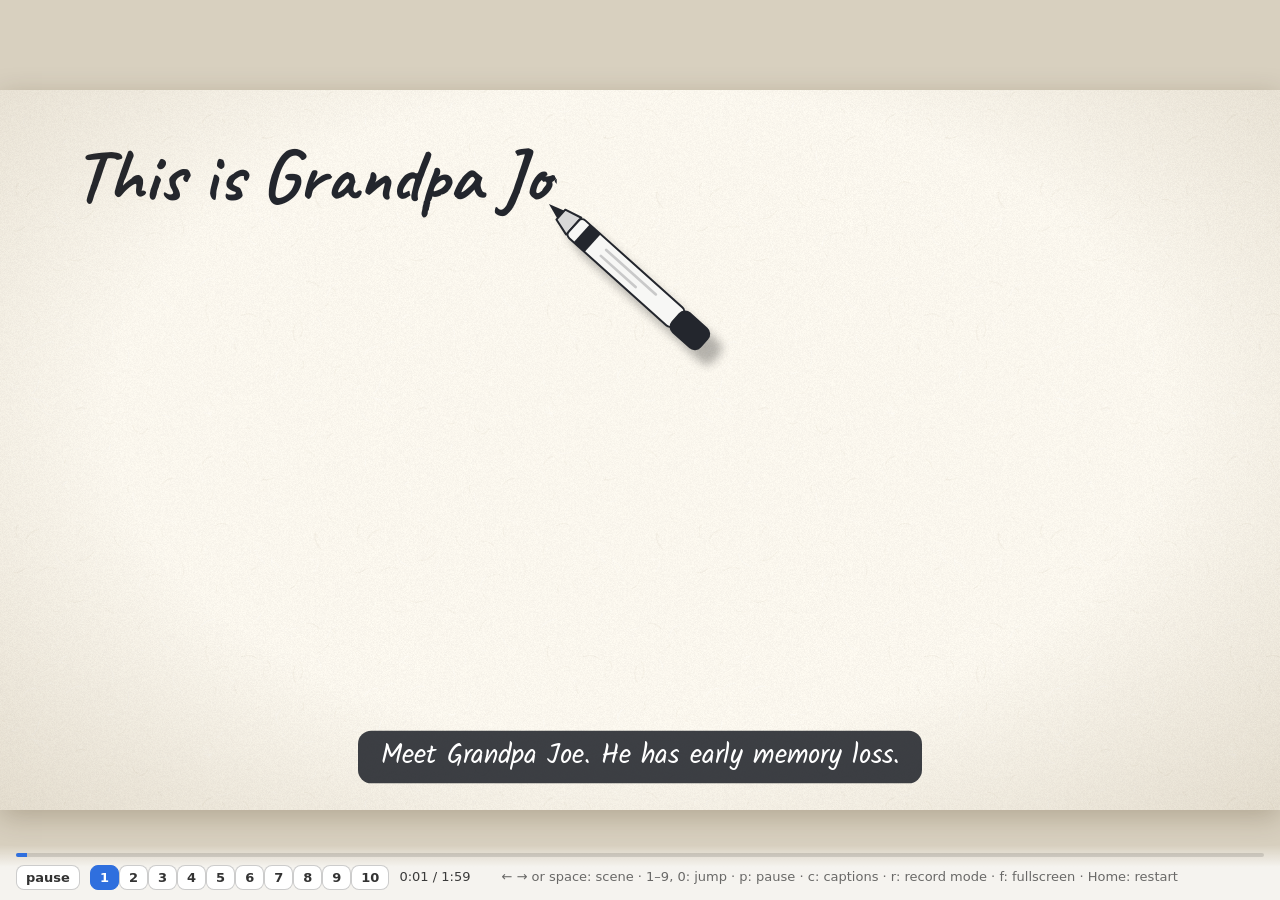
==== pitch/index.html @ 3c7c4d49 "Fix stale memory in answers (Pipecat reset the system prompt), transcript cleanup, demo docs - Root " ====
<!doctype html>
<html lang="en">
<head>
<meta charset="utf-8">
<meta name="viewport" content="width=device-width,initial-scale=1">
<title>Kin Sketch Pitch</title>
<link rel="preconnect" href="https://fonts.googleapis.com">
<link rel="preconnect" href="https://fonts.gstatic.com" crossorigin>
<link href="https://fonts.googleapis.com/css2?family=Caveat:wght@500;700&family=Kalam:wght@400;700&display=swap" rel="stylesheet">
<style>
  :root { --paper:#fbf7ee; --ink:#23262d; --frame:#d8d0bf; }
  html, body { margin:0; height:100%; overflow:hidden; background:var(--frame); }
  #stage { position:absolute; left:50%; top:50%; width:1920px; height:1080px; transform-origin:50% 50%;
           overflow:hidden; background-color:var(--paper); box-shadow:0 10px 40px rgba(60,40,10,.25); }
  #svg { position:absolute; left:0; top:0; width:1920px; height:1080px; }
  #vignette { position:absolute; inset:0; pointer-events:none;
              background:radial-gradient(ellipse at 50% 45%, rgba(0,0,0,0) 58%, rgba(90,65,20,.15) 100%); }
  #caption { position:absolute; left:50%; bottom:40px; transform:translateX(-50%); max-width:1560px; width:max-content;
             padding:12px 34px 16px; border-radius:20px; background:rgba(35,38,45,.88); color:#fff;
             font:400 40px/1.28 Kalam, cursive; text-align:center; opacity:0; transition:opacity .35s; pointer-events:none; }
  #caption.on { opacity:1; }
  body.nocaps #caption { display:none; }
  #loading { position:absolute; inset:0; display:flex; align-items:center; justify-content:center;
             font:700 64px Caveat, cursive; color:#999; }
  #ui { position:fixed; left:0; right:0; bottom:0; padding:8px 16px 10px; font:13px/1.3 system-ui, sans-serif;
        color:#3a3a3a; background:linear-gradient(transparent, rgba(255,255,255,.75) 40%); transition:opacity .3s; }
  #bar { height:4px; background:rgba(0,0,0,.12); border-radius:2px; margin-bottom:8px; overflow:hidden; }
  #prog { display:block; height:100%; width:0; background:#2f6fde; }
  #row { display:flex; gap:10px; align-items:center; flex-wrap:wrap; }
  #ui button { font:600 13px system-ui, sans-serif; border:1px solid rgba(0,0,0,.2); background:#fff; border-radius:8px;
               padding:4px 9px; cursor:pointer; color:#333; }
  #ui button.cur { background:#2f6fde; color:#fff; border-color:#2f6fde; }
  #tc { font-variant-numeric:tabular-nums; min-width:92px; }
  .keys { opacity:.75; }
  body.record #ui { display:none; }
  body.record, body.record * { cursor:none !important; }
</style>
</head>
<body>
<div id="stage">
  <svg id="svg" viewBox="0 0 1920 1080" xmlns="http://www.w3.org/2000/svg">
    <defs id="defs">
      <filter id="penShadow" x="-50%" y="-50%" width="200%" height="200%"><feGaussianBlur stdDeviation="7"/></filter>
    </defs>
    <path id="meas" d="M0 0" style="visibility:hidden"/>
    <g id="world"></g>
    <rect id="flash" x="0" y="0" width="1920" height="1080" fill="#e0413a" opacity="0" pointer-events="none"/>
    <g id="pen" pointer-events="none"></g>
  </svg>
  <div id="vignette"></div>
  <div id="caption"></div>
  <div id="loading">sharpening the markers…</div>
</div>
<div id="ui">
  <div id="bar"><i id="prog"></i></div>
  <div id="row">
    <button id="play" title="pause / play (p)">pause</button>
    <span id="dots"></span>
    <span id="tc">0:00</span>
    <span class="keys">← → or space: scene · 1–9, 0: jump · p: pause · c: captions · r: record mode · f: fullscreen · Home: restart</span>
  </div>
</div>

<script>
"use strict";
/* ============================================================
   Kin: hand-drawn whiteboard pitch. Everything is computed from
   (scene, time), so seeking, stepping and pausing are exact.
   ============================================================ */
const W = 1920, H = 1080, NS = 'http://www.w3.org/2000/svg';
const INK = '#23262d', BLUE = '#2f6fde', RED = '#e0413a', GREEN = '#2f9e5b', ORANGE = '#f08a24',
      YEL = '#ffd23f', GREY = '#8d8d8d', SKIN = '#f7d9bb', LBLUE = '#e3edff', BROWN = '#8a5a3c',
      SAGE = '#b3cdae', CORAL = '#f4aaa2', CREAM = '#fffdf6', DARK = '#3b4150';

const $ = (tag, attrs = {}, parent) => {
  const e = document.createElementNS(NS, tag);
  for (const k in attrs) e.setAttribute(k, attrs[k]);
  if (parent) parent.appendChild(e);
  return e;
};
let seed = 20261114;
const rnd = () => (seed = (seed * 16807) % 2147483647) / 2147483647;
const clamp = (v, a = 0, b = 1) => Math.max(a, Math.min(b, v));
const lerp = (a, b, t) => a + (b - a) * t;
const ease = t => t < .5 ? 2 * t * t : 1 - Math.pow(-2 * t + 2, 2) / 2;
const easeOut = t => 1 - Math.pow(1 - t, 3);
const backOut = t => { const c1 = 1.9, c3 = c1 + 1; return 1 + c3 * Math.pow(t - 1, 3) + c1 * Math.pow(t - 1, 2); };
let uid = 0;
const DRAW = .66;  // global drawing speed: lower = faster pen

const svg = document.getElementById('svg'), defs = document.getElementById('defs'),
      world = document.getElementById('world'), meas = document.getElementById('meas'),
      flash = document.getElementById('flash'), penG = document.getElementById('pen'),
      stage = document.getElementById('stage'), capEl = document.getElementById('caption');

/* ---------- shape helpers (return path strings) ---------- */
const R = (x, y, w, h, r = 14) =>
  `M${x + r} ${y}H${x + w - r}Q${x + w} ${y} ${x + w} ${y + r}V${y + h - r}Q${x + w} ${y + h} ${x + w - r} ${y + h}` +
  `H${x + r}Q${x} ${y + h} ${x} ${y + h - r}V${y + r}Q${x} ${y} ${x + r} ${y}Z`;
const E = (cx, cy, rx, ry = rx) =>
  `M${cx - rx} ${cy}A${rx} ${ry} 0 1 1 ${cx + rx} ${cy}A${rx} ${ry} 0 1 1 ${cx - rx} ${cy}Z`;
const L = (...p) => { let d = ''; for (let i = 0; i < p.length; i += 2) d += (i ? 'L' : 'M') + p[i] + ' ' + p[i + 1]; return d; };
const HEART = (cx, cy, r) =>
  `M${cx} ${cy + r * .9}C${cx - r * 1.7} ${cy - r * .1} ${cx - r * .8} ${cy - r * 1.4} ${cx} ${cy - r * .45}` +
  `C${cx + r * .8} ${cy - r * 1.4} ${cx + r * 1.7} ${cy - r * .1} ${cx} ${cy + r * .9}Z`;

function bubble(x, y, w, h, tx, ty, r = 26) {
  const bw = 30;
  if (ty > y + h) {                       // tail from the bottom edge
    const bx = clamp(tx, x + r + bw, x + w - r - bw);
    return `M${x + r} ${y}H${x + w - r}Q${x + w} ${y} ${x + w} ${y + r}V${y + h - r}Q${x + w} ${y + h} ${x + w - r} ${y + h}` +
      `H${bx + bw / 2}L${tx} ${ty}L${bx - bw / 2} ${y + h}H${x + r}Q${x} ${y + h} ${x} ${y + h - r}V${y + r}Q${x} ${y} ${x + r} ${y}Z`;
  }
  if (tx < x) {                           // tail from the left edge
    const by = clamp(ty, y + r + bw / 2, y + h - r - bw / 2);
    return `M${x + r} ${y}H${x + w - r}Q${x + w} ${y} ${x + w} ${y + r}V${y + h - r}Q${x + w} ${y + h} ${x + w - r} ${y + h}` +
      `H${x + r}Q${x} ${y + h} ${x} ${y + h - r}V${by + bw / 2}L${tx} ${ty}L${x} ${by - bw / 2}V${y + r}Q${x} ${y} ${x + r} ${y}Z`;
  }
  const by = clamp(ty, y + r + bw / 2, y + h - r - bw / 2);   // tail from the right edge
  return `M${x + r} ${y}H${x + w - r}Q${x + w} ${y} ${x + w} ${y + r}V${by - bw / 2}L${tx} ${ty}L${x + w} ${by + bw / 2}` +
    `V${y + h - r}Q${x + w} ${y + h} ${x + w - r} ${y + h}H${x + r}Q${x} ${y + h} ${x} ${y + h - r}V${y + r}Q${x} ${y} ${x + r} ${y}Z`;
}
function cloud(cx, cy, w, h, n = 11) {
  const pts = [];
  for (let i = 0; i < n; i++) { const a = Math.PI + i / n * Math.PI * 2; pts.push([cx + Math.cos(a) * w / 2, cy + Math.sin(a) * h / 2]); }
  let d = `M${pts[0][0].toFixed(1)} ${pts[0][1].toFixed(1)}`;
  for (let i = 0; i < n; i++) {
    const a = pts[i], b = pts[(i + 1) % n], br = Math.hypot(b[0] - a[0], b[1] - a[1]) * .62;
    d += `A${br.toFixed(1)} ${br.toFixed(1)} 0 0 1 ${b[0].toFixed(1)} ${b[1].toFixed(1)}`;
  }
  return d + 'Z';
}

/* ---------- sketchify: resample a path and add a gentle hand wobble ---------- */
function sketchOne(d, amp) {
  meas.setAttribute('d', d);
  const len = meas.getTotalLength();
  if (len < 3) return d;
  const closed = /Z\s*$/i.test(d);
  const step = 6, n = Math.max(3, Math.ceil(len / step));
  const f1 = 1 / (35 + rnd() * 45), f2 = 1 / (90 + rnd() * 90), p1 = rnd() * 6.283, p2 = rnd() * 6.283;
  const extra = closed ? Math.min(22, len * .07) : 0;
  const total = n + Math.ceil(extra / (len / n));
  const pts = [];
  for (let i = 0; i <= total; i++) {
    const s = i * len / n, sm = s > len ? s - len : s;
    const a = meas.getPointAtLength(sm), b = meas.getPointAtLength(Math.min(len, sm + 1)), c = meas.getPointAtLength(Math.max(0, sm - 1));
    let tx = b.x - c.x, ty = b.y - c.y; const tl = Math.hypot(tx, ty) || 1; tx /= tl; ty /= tl;
    let o = amp * (Math.sin(s * f1 * 6.283 + p1) * .65 + Math.sin(s * f2 * 6.283 + p2) * .35);
    if (s > len) o += (s - len) * .28;              // closed shapes overshoot their start, like a real marker
    if (!closed) o *= Math.min(1, s / 25, (len - s) / 25 + .25);
    pts.push((a.x - ty * o).toFixed(1) + ' ' + (a.y + tx * o).toFixed(1));
  }
  return 'M' + pts.join('L');
}
const sketch = (d, amp = 1.6) => d.split(/(?=M)/).filter(x => x.trim()).map(p => sketchOne(p, amp)).join('');

/* ---------- the builder: scene authors call these in drawing order ---------- */
class Builder {
  constructor(root) {
    this.t = 0; this.items = []; this.caps = []; this.loops = []; this.instant = false;
    this.back = $('g', {}, root); this.main = $('g', {}, root);
  }
  wait(d) { this.t += d; return this; }
  at(t) { this.t = t; return this; }
  cap(text) { this.caps.push({ t: this.t, text }); }
  add(it, o = {}) {
    it.t0 = o.at != null ? o.at : this.t;
    it.last = -1;
    this.items.push(it);
    if (!o.par) this.t = it.t0 + it.dur;
    it.update(0);
    return it;
  }
  path(d, o = {}) {
    const w = o.w ?? 5, color = o.color ?? INK;
    const sd = o.raw ? d : sketch(d, o.amp ?? 1.6);
    const el = $('path', { d: sd, fill: 'none', stroke: color, 'stroke-width': w,
                           'stroke-linecap': o.cap ?? 'round', 'stroke-linejoin': 'round' }, o.back ? this.back : this.main);
    if (o.opacity != null) el.setAttribute('stroke-opacity', o.opacity);
    let fillEl = null;
    if (o.fill) fillEl = $('path', { d: o.fillD ?? (o.raw ? d : sketch(d, .8)), fill: o.fill, opacity: 0 }, this.back);
    const len = el.getTotalLength() + 2;
    let target = el, maskEl = null, maskId = null;
    if (o.dash) {
      el.setAttribute('stroke-dasharray', o.dash);
      maskId = 'm' + (uid++);
      const m = $('mask', { id: maskId, maskUnits: 'userSpaceOnUse', x: -6000, y: -6000, width: 16000, height: 16000 }, defs);
      maskEl = target = $('path', { d: sd, fill: 'none', stroke: '#fff', 'stroke-width': w + 8, 'stroke-linecap': 'round' }, m);
    }
    target.setAttribute('stroke-dasharray', `${len} ${len}`);
    const inst = this.instant;
    const dur = inst ? .01 : (o.dur ?? clamp(len / (o.speed ?? 1500), o.min ?? .14, 1.5)) * DRAW;
    const it = {
      el, fillEl, dur, color, pen: !inst && o.pen !== false, penEl: el,
      update: p => {
        target.style.strokeDashoffset = len * (1 - p);
        el.style.visibility = p > 0 ? 'visible' : 'hidden';
        if (maskEl) { if (p >= 1) el.removeAttribute('mask'); else el.setAttribute('mask', `url(#${maskId})`); }
      },
      point: p => el.getPointAtLength(clamp(p) * (len - 2)),
    };
    this.add(it, o);
    if (fillEl) {
      const fo = o.fillOpacity ?? 1;
      this.add({ dur: inst ? .01 : .45, pen: false, update: p => fillEl.setAttribute('opacity', easeOut(p) * fo) }, { par: true });
    }
    return it;
  }
  fillOnly(d, color, o = {}) {      // a soft wash of colour, no pen
    const el = $('path', { d, fill: color, opacity: 0 }, o.front ? this.main : this.back);
    const fo = o.opacity ?? 1;
    return this.add({ el, dur: o.dur ?? .35, pen: false, update: p => el.setAttribute('opacity', easeOut(p) * fo) }, { par: o.par ?? true, at: o.at });
  }
  text(str, x, y, o = {}) {
    const hand = o.font === 'hand';
    const size = o.size ?? (hand ? 64 : 42);
    const el = $('text', { x, y, 'font-family': hand ? 'Caveat, cursive' : 'Kalam, cursive', 'font-size': size,
                           'font-weight': o.weight ?? (hand ? 700 : 400), fill: o.color ?? INK,
                           'text-anchor': o.anchor ?? 'start' }, o.back ? this.back : this.main);
    if (o.opacity != null) el.setAttribute('opacity', o.opacity);
    el.textContent = str;
    const bb = el.getBBox();
    const id = 'c' + (uid++);
    const cp = $('clipPath', { id, clipPathUnits: 'userSpaceOnUse' }, defs);
    const r = $('rect', { x: bb.x - 14, y: bb.y - 40, height: bb.height + 80, width: 0 }, cp);
    const inst = this.instant;
    const dur = inst ? .01 : (o.dur ?? clamp(str.length * (o.cps ?? .033), .3, 1.7)) * DRAW;
    const it = {
      el, bb, dur, color: o.color ?? INK, pen: !inst && o.pen !== false, penEl: el,
      update: p => {
        if (p >= 1) el.removeAttribute('clip-path');
        else { el.setAttribute('clip-path', `url(#${id})`); r.setAttribute('width', (bb.width + 28) * p); }
        el.style.visibility = p > 0 ? 'visible' : 'hidden';
      },
      point: p => ({ x: bb.x + bb.width * clamp(p), y: bb.y + bb.height * (.66 + .16 * Math.sin(p * bb.width / 8)) }),
    };
    return this.add(it, o);
  }
  hl(x, y, w, h, o = {}) {        // highlighter swipe, sits behind the ink
    return this.path(`M${x} ${y + h / 2 + 3}L${x + w} ${y + h / 2 - 3}`,
      { w: h, color: o.color ?? YEL, opacity: o.opacity ?? .55, cap: 'butt', back: true, raw: true, speed: 2600, ...o });
  }
  arrow(x1, y1, x2, y2, o = {}) {
    const bend = o.bend ?? 0, mx = (x1 + x2) / 2, my = (y1 + y2) / 2;
    const dx = x2 - x1, dy = y2 - y1, dl = Math.hypot(dx, dy) || 1;
    const cx = mx - dy / dl * bend, cy = my + dx / dl * bend;
    const shaft = this.path(`M${x1} ${y1}Q${cx} ${cy} ${x2} ${y2}`, { w: 5, ...o });
    const ax = x2 - cx, ay = y2 - cy, al = Math.hypot(ax, ay) || 1, ux = ax / al, uy = ay / al, hl = o.head ?? 24, sp = .48;
    const p1 = [x2 - hl * (ux * Math.cos(sp) - uy * Math.sin(sp)), y2 - hl * (uy * Math.cos(sp) + ux * Math.sin(sp))];
    const p2 = [x2 - hl * (ux * Math.cos(-sp) - uy * Math.sin(-sp)), y2 - hl * (uy * Math.cos(-sp) + ux * Math.sin(-sp))];
    this.path(L(p1[0], p1[1], x2, y2, p2[0], p2[1]), { w: 5, amp: .6, min: .1, ...o, dash: null });
    return shaft;
  }
  fx(update, o = {}) { return this.add({ dur: o.dur ?? .5, pen: false, update }, o); }
  loop(fn, o = {}) { this.loops.push({ t0: o.at ?? this.t, fn }); fn(-1); }
  fade(els, to, o = {}) {
    const list = [].concat(els);
    return this.fx(p => list.forEach(e => e.style.opacity = lerp(1, to, ease(p))), { dur: .6, ...o });
  }
  pop(g, cx, cy, o = {}) {
    return this.fx(p => {
      g.setAttribute('transform', `translate(${cx} ${cy}) scale(${Math.max(.001, backOut(p))}) translate(${-cx} ${-cy})`);
      g.style.opacity = p > 0 ? 1 : 0;
    }, { dur: .45, ...o });
  }
  group(attrs, fn) {
    const g = $('g', attrs, this.main), ob = this.back, om = this.main;
    this.back = $('g', {}, g); this.main = $('g', {}, g);
    fn(g);
    this.back = ob; this.main = om;
    return g;
  }
  instantly(fn) { const was = this.instant; this.instant = true; fn(); this.instant = was; }
}

/* ---------- reusable drawings ---------- */
function grandpa(s, o = {}) {           // head centre at (0,0), about 260 x 380
  const q = { speed: 2000, min: .07 };
  s.path(E(0, 0, 62, 70), { ...q, w: 5, fill: SKIN });
  s.path('M-61 -10Q-82 -12 -78 10Q-75 28 -58 22', q);
  s.path('M61 -10Q82 -12 78 10Q75 28 58 22', q);
  s.path('M-58 -24Q-74 -42 -60 -56', { ...q, color: GREY, w: 6 });
  s.path('M-48 -40Q-60 -62 -40 -66', { ...q, color: GREY, w: 6 });
  s.path('M58 -24Q74 -42 60 -56', { ...q, color: GREY, w: 6 });
  s.path('M48 -40Q60 -62 40 -66', { ...q, color: GREY, w: 6 });
  s.path('M-22 -52Q-6 -60 10 -56', { ...q, color: '#fff', w: 6, opacity: .9 });
  s.path('M-44 -30Q-28 -40 -11 -32', { ...q, color: GREY, w: 7 });
  s.path('M11 -32Q28 -40 44 -30', { ...q, color: GREY, w: 7 });
  s.path(E(-25, -4, 18, 16), { ...q, w: 4 });
  s.path(E(25, -4, 18, 16), { ...q, w: 4 });
  s.path('M-7 -7Q0 -13 7 -7', { ...q, w: 4 });
  s.path(E(-25, -2, 4.5), { ...q, w: 3, fill: INK, pen: false, dur: .05, raw: true });
  s.path(E(25, -2, 4.5), { ...q, w: 3, fill: INK, pen: false, dur: .05, raw: true });
  s.path('M0 0Q-9 18 3 22', { ...q, w: 4 });
  s.path('M-36 36Q-18 24 0 33Q18 24 36 36Q18 46 0 39Q-18 46 -36 36Z', { ...q, w: 4, fill: '#dedede' });
  if (o.mouth === 'smile') s.path('M-18 52Q0 64 18 52', q);
  if (o.mouth === 'flat') s.path('M-15 55Q0 53 15 55', q);
  if (o.mouth === 'worried') s.path('M-16 58Q0 48 16 58', q);
  s.path('M-20 66L-22 88', q); s.path('M20 66L22 88', q);
  s.path('M-140 310Q-138 132 -32 92L0 132L32 92Q138 132 140 310', { ...q, w: 5, fill: SAGE,
         fillD: 'M-140 310Q-138 132 -32 92L0 132L32 92Q138 132 140 310Z' });
  s.path('M0 132L0 310', q);
  s.path('M-96 170Q-92 240 -88 310', q); s.path('M96 170Q92 240 88 310', q);
  [175, 225, 275].forEach(y => s.path(E(14, y, 5), { ...q, w: 3, fill: INK, pen: false, dur: .05, raw: true }));
}
function sarah(s, o = {}) {             // head centre at (0,0)
  const q = { speed: 2000, min: .07 };
  s.path('M-64 30Q-80 -84 0 -84Q80 -84 64 30Q68 96 46 106L-46 106Q-68 96 -64 30Z', { ...q, w: 5, fill: BROWN, fillOpacity: .85 });
  s.path(E(0, 2, 52, 62), { ...q, fill: SKIN });
  s.path('M-50 -18Q-8 -14 26 -60', { ...q, color: BROWN, w: 6 });
  s.path(E(-19, 4, 5), { ...q, w: 3, fill: INK, pen: false, dur: .05, raw: true });
  s.path(E(19, 4, 5), { ...q, w: 3, fill: INK, pen: false, dur: .05, raw: true });
  s.path('M-16 34Q0 48 16 34', q);
  s.path(E(-32, 24, 8, 5), { raw: true, w: 0, fill: CORAL, pen: false, dur: .05, fillOpacity: .7 });
  s.path(E(32, 24, 8, 5), { raw: true, w: 0, fill: CORAL, pen: false, dur: .05, fillOpacity: .7 });
  s.path('M-120 290Q-112 140 -24 110Q0 126 24 110Q112 140 120 290', { ...q, fill: CORAL,
         fillD: 'M-120 290Q-112 140 -24 110Q0 126 24 110Q112 140 120 290Z' });
}
function bandIcon(s, cx, cy, k = 1) {
  const q = { speed: 1800, min: .08 };
  s.path(R(cx - 50 * k, cy - 95 * k, 100 * k, 190 * k, 26 * k), { ...q, fill: DARK });
  s.path(R(cx - 38 * k, cy - 52 * k, 76 * k, 104 * k, 18 * k), { ...q, fill: '#1b1e25' });
  s.path(E(cx, cy, 10 * k), { raw: true, w: 3, color: BLUE, fill: BLUE, pen: false, dur: .1 });
}
function glow(s, cx, cy, o = {}) {      // pulsing rings around the band light
  const rings = [0, 1, 2].map(() => $('circle', { cx, cy, r: 10, fill: 'none', stroke: o.color ?? BLUE, 'stroke-width': 4, opacity: 0 }, s.main));
  s.loop(e => rings.forEach((c, i) => {
    if (e < 0) { c.setAttribute('opacity', 0); return; }
    const ph = (e * .7 + i / 3) % 1;
    c.setAttribute('r', (o.r0 ?? 14) + ph * (o.spread ?? 60));
    c.setAttribute('opacity', ((1 - ph) * .7 * Math.min(1, e * 2)).toFixed(3));
  }), o);
}
function keyIcon(s, x, y, k = 1, color = INK) {
  const q = { speed: 1600, min: .08, color, w: 5 };
  s.path(E(x, y, 18 * k), q);
  s.path(L(x + 18 * k, y, x + 78 * k, y), q);
  s.path(L(x + 60 * k, y, x + 60 * k, y + 16 * k), q);
  s.path(L(x + 74 * k, y, x + 74 * k, y + 12 * k), q);
}
function avatar(s, cx, cy, color = INK) {
  s.path(E(cx, cy - 12, 16), { color, min: .1 });
  s.path(`M${cx - 28} ${cy + 30}Q${cx} ${cy - 4} ${cx + 28} ${cy + 30}`, { color, min: .1 });
}
function check(s, x, y, color = GREEN) {
  s.path(`M${x} ${y}L${x + 12} ${y + 14}L${x + 34} ${y - 16}`, { color, w: 7, min: .15 });
}
function lockIcon(s, x, y, color = ORANGE) {
  s.path(`M${x + 12} ${y}Q${x + 12} ${y - 34} ${x + 30} ${y - 34}Q${x + 48} ${y - 34} ${x + 48} ${y}`, { w: 6, min: .12 });
  s.path(R(x, y, 60, 46, 8), { fill: color, min: .14 });
  s.path(E(x + 30, y + 22, 5), { raw: true, w: 2, fill: INK, pen: false, dur: .05 });
}
function shieldIcon(s, cx, cy, k = 1, color = ORANGE) {
  s.path(`M${cx} ${cy - 50 * k}L${cx + 42 * k} ${cy - 34 * k}Q${cx + 44 * k} ${cy + 20 * k} ${cx} ${cy + 52 * k}Q${cx - 44 * k} ${cy + 20 * k} ${cx - 42 * k} ${cy - 34 * k}Z`,
         { fill: color, fillOpacity: .8, min: .15 });
}
function phone(s, x, y, w, h, o = {}) {
  s.path(R(x, y, w, h, 34), { fill: CREAM, w: 6 });
  s.path(R(x + 16, y + 52, w - 32, h - 104, 14), { fill: o.screen ?? '#e9eef7', w: 4 });
  s.path(L(x + w / 2 - 26, y + 27, x + w / 2 + 26, y + 27), { w: 5 });
  s.path(L(x + w / 2 - 30, y + h - 26, x + w / 2 + 30, y + h - 26), { w: 5 });
}
function box(s, x, y, w, h, title, sub, color = INK, fill = CREAM) {
  s.path(R(x, y, w, h, 20), { color, w: 5, fill });
  s.text(title, x + w / 2, y + h / 2 + (sub ? -4 : 14), { anchor: 'middle', size: 40, weight: 700, cps: .028 });
  if (sub) s.text(sub, x + w / 2, y + h / 2 + 40, { anchor: 'middle', size: 28, color: '#55585f', cps: .022 });
}
const shake = { v: 0 };
function textWidth(str, size, family = 'Kalam, cursive') {
  const t = $('text', { 'font-family': family, 'font-size': size, style: 'visibility:hidden' }, svg);
  t.textContent = str; const w = t.getComputedTextLength(); t.remove(); return w;
}

/* ============================================================
   THE STORY. Scene centres sit on one big sheet of paper; the
   camera pans between them. Times inside build() are seconds
   after the camera arrives.
   ============================================================ */
const SCENES = [
/* 1 ---------------------------------------------------------- */
{ name: 'The problem', x: 0, y: 0, pan: .7, build: s => {
  s.cap('Meet Grandpa Joe. He has early memory loss.');
  s.text('This is Grandpa Joe.', 110, 165, { font: 'hand', size: 112 });
  s.path('M112 196Q420 182 760 196', { w: 7, color: ORANGE, speed: 2600 });
  s.group({ transform: 'translate(470 480) scale(1.12)' }, () => grandpa(s, { mouth: 'worried' }));
  s.text('?', 360, 372, { font: 'hand', size: 96, color: ORANGE, dur: .25 });
  s.text('?', 560, 352, { font: 'hand', size: 84, color: ORANGE, dur: .25 });
  s.cap('He forgets who visited, where things are, and can\'t spot a scam call.');
  s.path(E(598, 404, 9), { min: .08 }); s.path(E(640, 370, 14), { min: .1 });
  s.path(cloud(930, 300, 440, 170), { fill: CREAM, speed: 2600 });
  s.text('Who was that?', 930, 318, { anchor: 'middle', size: 50 });
  s.path(E(640, 530, 10), { min: .08 }); s.path(E(690, 552, 14), { min: .1 });
  s.path(cloud(1010, 565, 560, 170), { fill: CREAM, speed: 2600 });
  keyIcon(s, 785, 568, .9);
  s.text('Where are my keys?', 880, 582, { size: 44 });
  s.path(E(665, 700, 10), { min: .08 }); s.path(E(705, 750, 14), { min: .1 });
  s.path(cloud(960, 830, 500, 170), { fill: CREAM, speed: 2600 });
  s.text('Is this call… real?', 960, 848, { anchor: 'middle', size: 46, color: RED });
  s.path('M1345 235Q1332 560 1348 905', { color: '#c9c2b2', w: 4, speed: 2600 });
  s.cap('7M+ Americans live with Alzheimer\'s. 11M+ family members care for them.');
  const stat = (y, num, l1, l2, col) => {
    s.text(num, 1400, y, { font: 'hand', size: 124, color: col, dur: .4 });
    s.hl(1392, y - 78, 250, 70, { opacity: .45 });
    s.text(l1, 1404, y + 52, { size: 36, cps: .022 });
    s.text(l2, 1404, y + 96, { size: 36, cps: .022 });
  };
  stat(320, '7M+', 'Americans living', 'with Alzheimer\'s', RED);
  stat(560, '11M+', 'family members caring', 'for them, unpaid', ORANGE);
  s.cap('And older adults lose billions of dollars a year to scams.');
  stat(800, '$3B+', 'lost by older adults', 'to fraud every year', RED);
  s.text('approximate · Alzheimer\'s Association, FBI IC3', 1404, 952, { size: 24, color: GREY, cps: .012 });
}},
/* 2 ---------------------------------------------------------- */
{ name: 'Meet Kin', x: 2100, y: 0, build: s => {
  s.cap('Meet Kin: a memory companion on the Vexo wristband.');
  s.text('Meet Kin', 960, 200, { font: 'hand', size: 170, color: BLUE, anchor: 'middle', dur: .8 });
  s.path('M700 232Q960 214 1230 232', { w: 7, color: ORANGE, speed: 2600 });
  s.text('a memory companion on the Vexo band', 960, 300, { anchor: 'middle', size: 46, cps: .022 });
  s.fillOnly('M-40 520Q500 498 1120 536L1120 690Q500 712 -40 720Z', SKIN, { par: false, dur: .3 });
  s.path('M-40 520Q500 498 1120 536', { speed: 2600 });
  s.path('M-40 720Q500 712 1120 690', { speed: 2600 });
  s.path('M1120 536Q1190 470 1290 486Q1392 500 1402 560Q1410 642 1330 690Q1240 718 1120 690',
         { speed: 2400, fill: SKIN, fillD: 'M1110 536Q1190 470 1290 486Q1392 500 1402 560Q1410 642 1330 690Q1240 718 1110 690Z' });
  s.path('M1300 524Q1352 530 1374 556', { min: .1 });
  s.path('M1306 572Q1360 578 1384 604', { min: .1 });
  s.path('M1294 618Q1344 626 1364 650', { min: .1 });
  s.path('M-40 494L120 490Q148 610 126 742L-40 746', { fill: SAGE, fillD: 'M-40 494L120 490Q148 610 126 742L-40 746Z', speed: 2400 });
  s.path(R(760, 488, 120, 244, 30), { fill: DARK, speed: 2000 });
  s.path(R(774, 552, 92, 116, 20), { fill: '#1b1e25', speed: 2000 });
  s.path(E(820, 610, 12), { raw: true, w: 3, color: BLUE, fill: BLUE, pen: false, dur: .1 });
  glow(s, 820, 610, { spread: 70 });
  s.cap('It listens all day. To ask something, he just double-taps his wrist.');
  s.text('listens all day', 250, 400, { size: 48 });
  s.arrow(520, 418, 748, 520, { bend: -40 });
  [70, 100, 130].forEach(r => s.path(`M${820 + r * Math.cos(-1.25)} ${610 + r * Math.sin(-1.25)}A${r} ${r} 0 0 1 ${820 + r * Math.cos(-.45)} ${610 + r * Math.sin(-.45)}`,
                                     { color: BLUE, w: 5, min: .12 }));
  s.text('double-tap to ask', 300, 880, { size: 48 });
  s.arrow(640, 846, 772, 748, { bend: 30 });
  s.path('M902 770L924 800', { color: ORANGE, w: 6, min: .08 });
  s.path('M932 758L962 778', { color: ORANGE, w: 6, min: .08 });
  s.cap('No screen, no app, nothing new to learn.');
  s.text('no screen. nothing to learn.', 1130, 880, { size: 48 });
  s.path('M1130 900Q1400 890 1700 902', { color: BLUE, w: 6, speed: 2600 });
}},
/* 3 ---------------------------------------------------------- */
{ name: 'It remembers', x: 4200, y: 0, build: s => {
  s.cap('Kin hears the whole conversation…');
  s.text('It remembers what matters.', 100, 150, { font: 'hand', size: 104 });
  const sMini = (cx, cy) => { s.path(`M${cx - 34} ${cy + 14}Q${cx - 40} ${cy - 40} ${cx} ${cy - 38}Q${cx + 40} ${cy - 40} ${cx + 34} ${cy + 14}`, { color: BROWN, w: 8, min: .1 });
                              s.path(E(cx, cy, 26), { fill: SKIN, min: .12 }); };
  const jMini = (cx, cy) => { s.path(E(cx, cy, 28), { fill: SKIN, min: .12 });
                              s.path(E(cx - 11, cy - 2, 8), { w: 3, min: .06 }); s.path(E(cx + 11, cy - 2, 8), { w: 3, min: .06 }); };
  const B = [];
  sMini(78, 300);
  B.push(s.path(bubble(152, 230, 630, 140, 110, 300), { fill: CREAM, speed: 2800 }));
  s.text('Hi Dad, it\'s Sarah! I\'m moving', 180, 288, { size: 37, cps: .024 });
  s.text('to Oakland next week.', 180, 340, { size: 37, cps: .024 });
  sMini(78, 450);
  const b2 = s.path(bubble(152, 400, 430, 100, 110, 450), { fill: CREAM, speed: 2800 });
  const t2 = s.text('Nice weather today, huh?', 180, 463, { size: 37, cps: .024 });
  jMini(78, 600);
  s.path(bubble(152, 530, 630, 140, 110, 600), { fill: CREAM, speed: 2800 });
  s.text('I\'m putting my keys in the', 180, 588, { size: 37, cps: .024 });
  s.text('kitchen drawer.', 180, 640, { size: 37, cps: .024 });
  jMini(78, 750);
  s.path(bubble(152, 700, 630, 100, 110, 750), { fill: CREAM, speed: 2800 });
  s.text('I\'ll call the dentist tomorrow.', 180, 763, { size: 37, cps: .024 });
  s.cap('…and scores every line from 0 to 3 for how much it matters.');
  s.path('M850 235Q884 235 884 300L884 482Q884 515 908 518Q884 521 884 556L884 735Q884 800 850 800', { w: 5, speed: 2800 });
  s.path('M940 330L1180 330L1100 540L1100 664L1020 664L1020 540Z', { fill: '#fff1cf', speed: 2400 });
  s.text('what', 1060, 392, { font: 'hand', size: 44, anchor: 'middle' });
  s.text('matters?', 1060, 436, { font: 'hand', size: 44, anchor: 'middle' });
  s.text('0 – 3', 1060, 494, { font: 'hand', size: 40, anchor: 'middle', color: ORANGE });
  const badge = (cx, cy, n, col) => {
    const g = s.group({}, () => s.instantly(() => {
      s.path(E(cx, cy, 28), { raw: true, w: 4, color: col, fill: '#fff' });
      s.text(n, cx, cy + 16, { font: 'hand', size: 50, anchor: 'middle', color: col });
    }));
    s.pop(g, cx, cy, { dur: .35 });
  };
  badge(770, 238, '3', GREEN); badge(570, 408, '0', GREY); badge(770, 538, '3', GREEN); badge(770, 708, '2', GREEN);
  s.cap('Small talk scores zero and fades. What matters becomes a memory.');
  s.fade([b2.el, b2.fillEl, t2.el], .2, { dur: .7, par: true });
  s.path('M172 452L568 446', { color: GREY, w: 5, speed: 1400 });
  s.text('forgotten', 606, 466, { font: 'hand', size: 46, color: GREY });
  s.arrow(1112, 600, 1238, 470, { bend: -40 });
  s.text('memory cards', 1262, 214, { font: 'hand', size: 44, color: GREY });
  s.group({ transform: 'rotate(-2 1540 330)' }, () => {
    s.path(R(1250, 248, 590, 165, 14), { fill: '#fff', speed: 3000 });
    s.fillOnly(R(1500, 232, 96, 32, 3), '#ffe58a', { opacity: .85, front: true });
    avatar(s, 1310, 330, BLUE);
    s.text('Sarah · daughter', 1368, 314, { size: 40, weight: 700 });
    s.text('moving to Oakland next week', 1368, 370, { size: 32, cps: .022 });
  });
  s.group({ transform: 'rotate(1.5 1540 540)' }, () => {
    s.path(R(1262, 470, 570, 140, 14), { fill: '#fff', speed: 3000 });
    s.fillOnly(R(1490, 456, 96, 32, 3), '#ffe58a', { opacity: .85, front: true });
    keyIcon(s, 1306, 540, .9, BLUE);
    s.text('keys → kitchen drawer', 1408, 556, { size: 38 });
  });
  s.group({ transform: 'rotate(-1 1540 730)' }, () => {
    s.path(R(1250, 664, 590, 150, 14), { fill: '#fff', speed: 3000 });
    s.fillOnly(R(1510, 650, 96, 32, 3), '#ffe58a', { opacity: .85, front: true });
    s.path(R(1286, 706, 44, 44, 8), { min: .12 });
    check(s, 1294, 726);
    s.text('Call the dentist', 1356, 726, { size: 40, weight: 700 });
    s.text('tomorrow', 1356, 778, { size: 34, color: ORANGE });
  });
}},
/* 4 ---------------------------------------------------------- */
{ name: '"Who was that?"', x: 4200, y: 1250, build: s => {
  s.text('Just ask.', 100, 150, { font: 'hand', size: 116 });
  s.cap('Sarah heads out. A minute later, Joe can\'t place her.');
  s.fillOnly(R(140, 250, 260, 560, 6), '#efe4cc', { par: false, dur: .2 });
  s.path(R(140, 250, 260, 560, 6), { speed: 2600 });
  s.path('M140 250L66 292L66 770L140 810', { fill: '#e2c39a', fillD: 'M140 250L66 292L66 770L140 810Z', speed: 2600 });
  s.path(E(90, 540, 7), { raw: true, w: 3, fill: INK, pen: false, dur: .05 });
  s.path(E(292, 470, 26), { fill: SKIN, min: .12 });
  s.path('M262 452Q270 420 300 424Q330 430 318 470', { color: BROWN, w: 7, min: .1 });
  s.path('M248 650Q254 524 292 506Q330 524 336 650', { fill: CORAL, fillD: 'M248 650Q254 524 292 506Q330 524 336 650Z', min: .2 });
  s.path('M350 480L388 480', { min: .06 }); s.path('M352 512L400 512', { min: .06 });
  s.text('bye, Dad!', 270, 236, { font: 'hand', size: 46, anchor: 'middle', color: GREY });
  const G = 'translate(790 430)';
  s.group({ transform: G }, () => grandpa(s, {}));
  let flat;
  s.group({ transform: G }, () => { flat = s.path('M-15 55Q0 53 15 55', { min: .1 }); });
  const q1 = s.text('?', 690, 340, { font: 'hand', size: 96, color: ORANGE, dur: .2 });
  const q2 = s.text('?', 880, 330, { font: 'hand', size: 84, color: ORANGE, dur: .2 });
  s.cap('So he double-taps his band and asks.');
  s.path(E(1080, 830, 118), { fill: CREAM, speed: 2600 });
  s.path('M988 798L1172 790', { min: .12 }); s.path('M988 870L1172 864', { min: .12 });
  s.path(R(1050, 774, 60, 112, 14), { fill: DARK, min: .15 });
  s.path(E(1080, 830, 7), { raw: true, w: 2, color: BLUE, fill: BLUE, pen: false, dur: .05 });
  glow(s, 1080, 830, { r0: 10, spread: 34 });
  const finger = s.group({}, () => s.path('M1124 700Q1136 760 1112 790Q1098 800 1090 790Q1102 760 1096 702',
                                         { fill: SKIN, fillD: 'M1124 700Q1136 760 1112 790Q1098 800 1090 790Q1102 760 1096 702Z', min: .15 }));
  s.loop(e => {
    if (e < 0) { finger.setAttribute('transform', ''); return; }
    const c = e % 2.2, tap = (c < .5) ? Math.abs(Math.sin(c / .5 * Math.PI * 2)) : 0;
    finger.setAttribute('transform', `translate(0 ${(-tap * 22).toFixed(1)})`);
  });
  s.text('double-tap', 945, 846, { font: 'hand', size: 46, color: ORANGE, anchor: 'end' });
  s.path(bubble(980, 170, 650, 124, 880, 350), { fill: CREAM, speed: 2800 });
  s.text('Hey Kin, who was that?', 1012, 246, { size: 48 });
  s.cap('"That was Sarah, your daughter. She\'s moving to Oakland next week."');
  s.path(bubble(1240, 418, 650, 280, 1170, 760), { color: BLUE, w: 6, fill: LBLUE, speed: 2800 });
  s.text('That was Sarah, your daughter.', 1268, 490, { size: 38, cps: .026 });
  s.text('She\'s moving to Oakland', 1268, 548, { size: 38, cps: .026 });
  s.text('next week.', 1268, 606, { size: 38, cps: .026 });
  s.text('— Kin, out loud', 1868, 672, { font: 'hand', size: 38, color: BLUE, anchor: 'end' });
  s.fade([flat.el, q1.el, q2.el], 0, { dur: .35 });
  s.group({ transform: G }, () => s.path('M-20 50Q0 66 20 50', { w: 6, min: .2 }));
  const h = s.group({}, () => s.instantly(() => s.path(HEART(682, 330, 30), { raw: true, w: 4, color: RED, fill: RED })));
  s.pop(h, 682, 330);
  s.cap('Not sure? Kin says so. It never guesses a name.');
  s.text('Not sure? Kin says so. It never guesses a name.', 100, 900, { size: 34, color: '#55585f', cps: .02 });
}},
/* 5 ---------------------------------------------------------- */
{ name: 'The scam call', x: 2100, y: 1250, build: s => {
  s.text('Then the phone rings…', 100, 150, { font: 'hand', size: 108 });
  s.cap('Then a stranger calls with the classic "grandparent scam."');
  const jp = s.group({}, () => {
    phone(s, 150, 250, 250, 460);
    s.text('Unknown', 275, 430, { size: 36, anchor: 'middle', weight: 700 });
    s.text('caller', 275, 474, { size: 34, anchor: 'middle' });
  });
  const rings = s.group({}, () => {
    s.path('M126 330Q104 360 126 392', { w: 5, min: .08 }); s.path('M100 306Q68 360 100 414', { w: 5, min: .08 });
    s.path('M424 330Q446 360 424 392', { w: 5, min: .08 }); s.path('M450 306Q482 360 450 414', { w: 5, min: .08 });
  });
  const ringStart = s.t;
  s.text('Grandpa\'s phone', 275, 770, { font: 'hand', size: 40, color: GREY, anchor: 'middle' });
  s.path(bubble(480, 236, 760, 226, 420, 380), { color: RED, w: 6, fill: '#fff4f2', speed: 2800 });
  s.text('"Grandpa, it\'s me. I\'m in jail.', 510, 304, { size: 42, color: '#9b1c16', cps: .026 });
  s.text('Buy gift cards…', 510, 360, { size: 42, color: '#9b1c16', cps: .026 });
  s.text('and don\'t tell Mom."', 510, 416, { size: 42, color: '#9b1c16', cps: .026 });
  s.cap('Kin hears it, and steps in.');
  s.fx(p => { const v = Math.abs(Math.sin(p * Math.PI * 2)) * (1 - p * .35); flash.setAttribute('opacity', (v * .28).toFixed(3)); shake.v = v; }, { dur: .9, par: true });
  const stamp = s.group({}, () => s.instantly(() => s.group({ transform: 'rotate(-9 1110 470)' }, () => {
    s.path(R(970, 410, 290, 122, 14), { raw: true, color: RED, w: 7, fill: '#fff' });
    s.text('SCAM?', 1115, 500, { font: 'hand', size: 104, color: RED, anchor: 'middle' });
  })));
  s.pop(stamp, 1110, 470, { dur: .5 });
  const ringEnd = s.t + 1.2;
  s.loop(e => {
    const live = e >= 0 && e < ringEnd - ringStart;
    const dx = live ? Math.sin(e * 55) * 5 : 0;
    jp.setAttribute('transform', `translate(${dx.toFixed(1)} 0)`);
    rings.style.opacity = e < ringEnd - ringStart ? 1 : Math.max(0, 1 - (e - (ringEnd - ringStart)) * 3);
  }, { at: ringStart });
  s.cap('"This sounds like a scam. It\'s okay to hang up." Purchases lock.');
  s.path(bubble(480, 580, 760, 200, 416, 600), { color: BLUE, w: 6, fill: LBLUE, speed: 2800 });
  s.text('This sounds like a scam.', 512, 656, { size: 44, cps: .026 });
  s.text('It\'s okay to hang up.', 512, 716, { size: 44, cps: .026 });
  s.text('— Kin', 1220, 762, { font: 'hand', size: 38, color: BLUE, anchor: 'end' });
  lockIcon(s, 500, 846);
  s.text('purchases locked for 30 min', 586, 884, { size: 38 });
  s.cap('And Sarah\'s phone buzzes: "Grandpa Joe may not be OK."');
  s.arrow(1250, 680, 1440, 560, { bend: -50, color: ORANGE });
  s.text('pings family', 1352, 740, { font: 'hand', size: 40, color: ORANGE, anchor: 'middle' });
  const fp = s.group({}, () => {
    phone(s, 1470, 220, 340, 610, { screen: '#eef3fb' });
    s.text('2:14', 1640, 350, { font: 'hand', size: 70, color: GREY, anchor: 'middle' });
  });
  const note = s.group({}, () => s.instantly(() => {
    s.path(R(1500, 420, 280, 196, 18), { raw: true, w: 4, color: ORANGE, fill: '#fff' });
    s.text('Kin', 1520, 462, { size: 30, weight: 700, color: BLUE });
    s.text('Grandpa Joe may', 1520, 508, { size: 31, weight: 700 });
    s.text('not be OK', 1520, 548, { size: 31, weight: 700 });
    s.text('possible scam call', 1520, 592, { size: 26, color: RED });
  }));
  s.pop(note, 1640, 518, { dur: .5 });
  const buzzAt = s.t;
  s.loop(e => {
    const live = e >= 0 && e < 2.2;
    fp.setAttribute('transform', `translate(${live ? (Math.sin(e * 60) * 4).toFixed(1) : 0} 0)`);
  }, { at: buzzAt - .5 });
  s.text('Sarah\'s phone', 1640, 890, { font: 'hand', size: 40, color: GREY, anchor: 'middle' });
}},
/* 6 ---------------------------------------------------------- */
{ name: 'Falls & wandering', x: 0, y: 1250, build: s => {
  s.text('If something\'s wrong, Kin checks in.', 100, 150, { font: 'hand', size: 100 });
  s.cap('If the band feels a fall, Kin asks right away.');
  s.path('M90 720Q450 710 880 722', { w: 6, speed: 2800 });
  s.group({ transform: 'rotate(24 250 360)' }, () => bandIcon(s, 250, 360, .75));
  s.path('M216 246L210 280', { min: .06 }); s.path('M250 236L250 272', { min: .06 }); s.path('M284 246L290 280', { min: .06 });
  s.path('M276 440Q300 600 372 700', { dash: '10 16', w: 5, color: GREY, speed: 1800 });
  s.text('thud', 410, 700, { font: 'hand', size: 48, color: ORANGE });
  s.text('free-fall detected', 100, 790, { font: 'hand', size: 46 });
  s.path(bubble(440, 240, 460, 214, 320, 330), { color: BLUE, w: 6, fill: LBLUE, speed: 2800 });
  s.text('Are you okay?', 470, 312, { size: 42, weight: 700 });
  s.text('Double-tap if', 470, 368, { size: 40 });
  s.text('you\'re fine.', 470, 418, { size: 40 });
  s.cap('No double-tap within 15 seconds? The family gets an emergency alert.');
  s.path(E(660, 586, 70), { w: 5, fill: '#fff', speed: 2400 });
  const arc = $('path', { fill: 'none', stroke: ORANGE, 'stroke-width': 12, 'stroke-linecap': 'round' }, s.main);
  const num = $('text', { x: 660, y: 606, 'font-family': 'Caveat, cursive', 'font-size': 60, 'font-weight': 700, 'text-anchor': 'middle', fill: INK }, s.main);
  s.fx(p => {
    const a = -Math.PI / 2 + p * Math.PI * 2 * .9999, r = 56;
    arc.setAttribute('stroke', p >= 1 ? RED : ORANGE);
    arc.setAttribute('d', p >= 1 ? E(660, 586, r) : p > 0 ? `M660 ${586 - r}A${r} ${r} 0 ${p > .5 ? 1 : 0} 1 ${(660 + r * Math.cos(a)).toFixed(1)} ${(586 + r * Math.sin(a)).toFixed(1)}` : '');
    num.textContent = p <= 0 ? '' : p < 1 ? Math.ceil(15 * (1 - p)) + 's' : '!';
    num.setAttribute('fill', p >= 1 ? RED : INK);
  }, { dur: 2.2 });
  s.text('no answer → family alerted', 100, 870, { size: 38, color: RED });
  s.path('M960 230Q948 560 964 930', { color: '#c9c2b2', w: 4, speed: 2600 });
  s.cap('And if the band drifts far from home, Kin quietly lets the family know.');
  s.path('M1150 700L1150 600L1230 528L1310 600L1310 700Z', { fill: '#f3d9b5', speed: 2400 });
  s.path(R(1216, 650, 30, 50, 4), { min: .1 }); s.path(R(1170, 616, 30, 28, 3), { min: .1 });
  s.path(E(1230, 640, 150), { dash: '14 14', color: BLUE, w: 4, speed: 2600 });
  s.path(E(1230, 640, 225), { dash: '14 14', color: BLUE, w: 4, speed: 3000, opacity: .6 });
  s.text('home', 1230, 770, { font: 'hand', size: 42, color: BLUE, anchor: 'middle' });
  s.path('M1262 700Q1400 726 1452 620Q1500 520 1600 524Q1700 528 1730 452', { dash: '2 20', w: 10, color: INK, speed: 900 });
  s.path('M1730 456Q1700 416 1700 396A30 30 0 1 1 1760 396Q1760 416 1730 456Z', { fill: RED, fillOpacity: .9, min: .2 });
  s.path(E(1730, 396, 9), { raw: true, w: 2, fill: '#fff', pen: false, dur: .05 });
  s.text('signal fading…', 1580, 640, { font: 'hand', size: 40, color: GREY });
  const n = s.group({}, () => s.instantly(() => {
    s.path(R(1380, 760, 480, 124, 18), { raw: true, w: 4, color: ORANGE, fill: '#fff' });
    s.text('Kin: Joe may have wandered off', 1404, 810, { size: 30, weight: 700 });
    s.text('his band lost touch with home', 1404, 852, { size: 28, color: RED });
  }));
  s.pop(n, 1620, 822, { dur: .5 });
}},
/* 7 ---------------------------------------------------------- */
{ name: 'Family summary', x: 0, y: 2500, build: s => {
  s.text('The family sees a calm summary.', 100, 150, { font: 'hand', size: 100 });
  s.cap('Each day, the family reads a short, calm summary.');
  s.path(R(130, 230, 1060, 620, 24), { w: 6, fill: CREAM, speed: 3200 });
  s.path('M70 878Q660 888 1250 878L1196 850L124 850Z', { fill: '#e6e0d2', speed: 3000 });
  s.text('Today with Dad', 186, 316, { font: 'hand', size: 70 });
  s.text('Kin · 6:02 pm', 1140, 306, { size: 28, color: GREY, anchor: 'end' });
  s.path('M186 340L560 336', { color: BLUE, w: 5, speed: 2600 });
  s.cap('Who visited, what matters, anything worrying. Never small talk.');
  const line = (y, draw, txt, col) => { draw(y); s.text(txt, 270, y + 14, { size: 36, color: col ?? INK, cps: .02 }); };
  line(410, y => s.path(HEART(214, y, 18), { color: RED, fill: RED, fillOpacity: .85, min: .15 }), 'Sarah visited. She\'s moving to Oakland next week.');
  line(500, y => keyIcon(s, 192, y, .6, INK), 'He put his keys in the kitchen drawer.');
  line(590, y => shieldIcon(s, 214, y, .45), 'A scam call at 2:14 pm was stopped.', '#9b1c16');
  line(680, y => check(s, 196, y + 4), 'Reminder: dentist tomorrow.');
  s.text('small talk never shows up here', 1140, 800, { size: 28, color: GREY, anchor: 'end' });
  s.group({ transform: 'translate(1560 450)' }, () => sarah(s));
  const h = s.group({}, () => s.instantly(() => s.path(HEART(1660, 330, 26), { raw: true, w: 4, color: RED, fill: RED })));
  s.pop(h, 1660, 330);
  s.cap('Fewer worried phone calls. More real ones.');
  s.text('fewer worried calls,', 1560, 830, { font: 'hand', size: 56, anchor: 'middle' });
  s.text('more real ones.', 1560, 892, { font: 'hand', size: 56, anchor: 'middle', color: BLUE });
}},
/* 8 ---------------------------------------------------------- */
{ name: 'Under the hood', x: 2100, y: 2500, hold: 2.6, build: s => {
  s.text('Under the hood', 100, 140, { font: 'hand', size: 104 });
  s.cap('The band streams audio over Bluetooth into a Pipecat voice pipeline.');
  box(s, 70, 300, 260, 130, 'Vexo band', 'mic · taps · falls', INK, '#eef1f6');
  const a1 = s.arrow(332, 362, 428, 336, { bend: -10 });
  s.text('Opus / BLE', 200, 480, { anchor: 'middle', font: 'hand', size: 36, color: GREY });
  s.path(R(390, 220, 770, 410, 28), { dash: '16 14', color: BLUE, w: 4, speed: 3600 });
  s.text('Pipecat pipeline', 410, 206, { font: 'hand', size: 44, color: BLUE });
  s.cap('Deepgram transcribes and tells speakers apart; voiceprints know Joe\'s voice.');
  box(s, 430, 262, 330, 130, 'Deepgram', 'text + who spoke');
  box(s, 430, 452, 330, 130, 'Voiceprints', 'knows Joe\'s voice');
  box(s, 830, 340, 290, 150, 'KinRouter', 'listen or ask?', BLUE, LBLUE);
  const a2 = s.arrow(762, 330, 826, 380);
  s.arrow(762, 516, 826, 460);
  s.cap('An AI brain scores what matters and saves it to memory.');
  box(s, 1232, 214, 340, 140, 'AI brain', 'OpenAI · scores 0–3');
  const a3 = s.arrow(1122, 380, 1228, 300, { bend: -20 });
  s.text('listen', 1150, 300, { font: 'hand', size: 36, color: GREY, anchor: 'middle' });
  box(s, 1640, 214, 240, 140, 'Memory', 'SQLite, local', INK, '#fff7dc');
  const a4 = s.arrow(1574, 284, 1636, 284);
  box(s, 1640, 50, 240, 120, 'Gemini 4', 'camera eyes', INK, '#f1ecfb');
  s.arrow(1760, 172, 1760, 210, { head: 18 });
  s.cap('On a double-tap, a voice agent answers with memory tools and ElevenLabs.');
  box(s, 1232, 470, 340, 140, 'Voice agent', 'OpenAI + memory tools');
  const a5 = s.arrow(1122, 450, 1228, 530, { bend: 20 });
  s.text('double-tap', 1140, 596, { font: 'hand', size: 36, color: GREY, anchor: 'middle' });
  box(s, 1640, 470, 240, 140, 'ElevenLabs', 'calm voice');
  const a6 = s.arrow(1574, 540, 1636, 540);
  s.arrow(1700, 358, 1560, 466, { bend: 20, color: GREY });
  s.text('tools read', 1690, 430, { font: 'hand', size: 34, color: GREY });
  [36, 58].forEach(r => s.path(`M${1770 + r * Math.cos(-.7)} ${680 + r * Math.sin(-.7)}A${r} ${r} 0 0 1 ${1770 + r * Math.cos(.7)} ${680 + r * Math.sin(.7)}`, { color: BLUE, w: 5, min: .1 }));
  s.path('M1700 664L1722 664L1746 642L1746 718L1722 696L1700 696Z', { fill: DARK, min: .15 });
  s.text('agent tools', 80, 704, { font: 'hand', size: 44, color: GREY });
  const tools = [['who_is', 'find_item', 'get_todos'], ['remember', 'complete_todo', 'alert_family'], ['set_speech_speed', 'purchase']];
  tools.forEach((row, r) => {
    let x = 80;
    row.forEach(name => {
      const w = textWidth(name, 26) + 36, y = 722 + r * 62;
      s.path(R(x, y, w, 50, 24), { w: 3, fill: '#fff', color: GREY, min: .08, speed: 4000 });
      s.text(name, x + w / 2, y + 35, { size: 26, anchor: 'middle', dur: .12, pen: false, par: true });
      x += w + 14;
    });
  });
  s.cap('Every sentence gets a scam check, with push alerts to the family.');
  box(s, 830, 730, 340, 130, 'Scam check', 'on every sentence', RED, '#fff4f2');
  const a7 = s.arrow(975, 494, 990, 724);
  box(s, 1232, 730, 340, 130, 'Family phone', 'ntfy push alerts', ORANGE, '#fff6ea');
  const a8 = s.arrow(1174, 795, 1228, 795);
  s.text('every cloud piece has an offline fallback', 1880, 930, { size: 30, color: GREY, anchor: 'end', cps: .015 });
  const routes = [[a1, a2, a3, a4], [a1, a2, a5, a6], [a1, a2, a7, a8]];
  const dots = routes.map((_, i) => $('circle', { r: 9, fill: [BLUE, GREEN, RED][i], opacity: 0 }, s.main));
  const lens = routes.map(rt => rt.map(a => a.el.getTotalLength()));
  s.loop(e => routes.forEach((rt, i) => {
    const d = dots[i];
    if (e < 0) { d.setAttribute('opacity', 0); return; }
    const per = .55, k = ((e + i * .7) / per) % rt.length, seg = Math.floor(k), f = k - seg;
    const pt = rt[seg].el.getPointAtLength(lens[i][seg] * f);
    d.setAttribute('cx', pt.x); d.setAttribute('cy', pt.y);
    d.setAttribute('opacity', Math.min(1, e * 2));
  }));
}},
/* 9 ---------------------------------------------------------- */
{ name: 'Why it matters', x: 4200, y: 2500, build: s => {
  s.text('Why it matters', 100, 150, { font: 'hand', size: 108 });
  const col = (cx, icon, head, lines, color) => {
    icon(cx);
    s.text(head, cx, 540, { font: 'hand', size: 62, anchor: 'middle', color });
    lines.forEach((l, i) => s.text(l, cx, 604 + i * 48, { size: 33, anchor: 'middle', cps: .02 }));
  };
  s.cap('Families pay monthly, like a medical-alert pendant.');
  col(360, cx => { s.path(HEART(cx, 370, 70), { color: RED, w: 6, fill: RED, fillOpacity: .85 }); },
      'Families pay', ['a monthly plan, like a', 'medical-alert pendant;', 'one stopped scam pays', 'for years'], RED);
  s.cap('Next: memory clinics and care homes, priced per resident.');
  col(960, cx => {
    s.path(`M${cx - 90} 450L${cx - 90} 320L${cx} 270L${cx + 90} 320L${cx + 90} 450Z`, { fill: '#e8eefb', speed: 2400 });
    s.path(`M${cx - 12} 340H${cx + 12}V364H${cx + 36}V388H${cx + 12}V412H${cx - 12}V388H${cx - 36}V364H${cx - 12}Z`, { color: RED, fill: RED, min: .2 });
  }, 'Clinics & care homes', ['priced per resident;', 'staff see who needs', 'a check-in'], BLUE);
  s.cap('Private by design: small talk never kept, memory stays local.');
  col(1560, cx => { shieldIcon(s, cx, 370, 1.5, GREEN); check(s, cx - 22, 372, '#fff'); },
      'Private by design', ['small talk is never stored', 'memory stays local', 'family can delete anything'], GREEN);
  s.cap('And dignity: he never has to pull out a phone.');
  s.text('And dignity: he never has to pull out a phone.', 960, 830, { font: 'hand', size: 70, anchor: 'middle' });
  s.hl(330, 782, 1260, 64, { opacity: .5 });
}},
/* 10 --------------------------------------------------------- */
{ name: 'Kin', x: 2100, y: 3750, hold: 3,
  cam: [{ t: 0, x: 2100, y: 1875, z: .205 }, { t: 1.7, x: 2100, y: 1875, z: .205 }, { t: 3.5, x: 2100, y: 3750, z: 1 }],
  build: s => {
  s.cap('Kin. It remembers, so they don\'t have to.');
  s.at(3.1);
  s.group({ transform: 'translate(560 500) scale(1.7)' }, () => bandIcon(s, 0, 0));
  glow(s, 560, 500, { spread: 110, r0: 22 });
  s.text('Kin', 760, 600, { font: 'hand', size: 330, color: BLUE, dur: .9 });
  s.text('remembers, so they don\'t have to.', 960, 760, { font: 'hand', size: 92, anchor: 'middle', dur: 1.3 });
  s.path('M520 790Q960 772 1400 792', { w: 8, color: ORANGE, speed: 2400 });
  s.cap('Let me show you, live.');
  s.text('VexoHacks · github.com/TamirPol/kin', 100, 960, { size: 30, color: GREY, cps: .015 });
  s.text('live demo', 1640, 955, { font: 'hand', size: 76, color: RED, anchor: 'end' });
  s.arrow(1660, 930, 1850, 930, { color: RED, w: 7, head: 30 });
}},
];

/* ============================================================
   Engine: build, camera, pen, playback
   ============================================================ */
const PAN = 1.4, HOLD = 1.8;
let idx = 0, clock = 0, playing = true, captions = true;
let cam = { x: 0, y: 0, z: 1 }, from = null;

function buildAll() {
  SCENES.forEach(sc => {
    sc.pan = sc.pan ?? PAN;
    sc.g = $('g', { transform: `translate(${sc.x - W / 2} ${sc.y - H / 2})` }, world);
    const b = new Builder(sc.g);
    sc.build(b);
    sc.items = b.items; sc.caps = b.caps; sc.loops = b.loops;
    const end = Math.max(...b.items.map(i => i.t0 + i.dur), 0);
    sc.content = end; sc.D = sc.pan + end + (sc.hold ?? HOLD);
    sc.penItems = sc.items.filter(i => i.pen).sort((a, b) => a.t0 - b.t0);
    sc.penItems.forEach(it => { it.p0 = it.point(0); it.p1 = it.point(1); });
    sc.state = 'empty';
  });
}
function target(sc) { const c = sc.cam ? sc.cam[0] : { x: sc.x, y: sc.y, z: sc.z ?? 1 }; return { x: c.x, y: c.y, z: c.z }; }
function camAt(sc, tl) {
  const to = target(sc);
  if (tl < sc.pan) {
    const e = ease(clamp(tl / sc.pan));
    const f = from ?? to, dip = Math.hypot(f.x - to.x, f.y - to.y) > 10 ? .16 : 0;
    return { x: lerp(f.x, to.x, e), y: lerp(f.y, to.y, e), z: lerp(f.z, to.z, e) * (1 - dip * Math.sin(Math.PI * e)) };
  }
  const lt = tl - sc.pan;
  if (sc.cam) {
    const k = sc.cam; let i = 0;
    while (i < k.length - 1 && lt > k[i + 1].t) i++;
    if (i === k.length - 1) return { ...k[i] };
    const e = ease(clamp((lt - k[i].t) / (k[i + 1].t - k[i].t)));
    const z = Math.exp(lerp(Math.log(k[i].z), Math.log(k[i + 1].z), e));
    return { x: lerp(k[i].x, k[i + 1].x, e), y: lerp(k[i].y, k[i + 1].y, e), z };
  }
  const u = clamp(lt / Math.max(1, sc.D - sc.pan));
  return { x: to.x, y: to.y, z: to.z * (1 + .022 * u) };
}

/* the marker: tip at (0,0), body toward the lower right */
const pen = (() => {
  const shadow = $('g', { filter: 'url(#penShadow)', opacity: .28 }, penG);
  const body = $('g', {}, penG);
  const shape = g => {
    const r = $('g', { transform: 'rotate(42)' }, g);
    return {
      tip: $('path', { d: 'M0 0L24 -8L24 8Z', fill: INK }, r),
      cone: $('path', { d: 'M24 -10L50 -17L50 17L24 10Z', fill: '#d8d8d8', stroke: INK, 'stroke-width': 3, 'stroke-linejoin': 'round' }, r),
      barrel: $('rect', { x: 50, y: -18, width: 210, height: 36, rx: 7, fill: '#f7f7f5', stroke: INK, 'stroke-width': 3 }, r),
      stripe: $('rect', { x: 66, y: -18, width: 22, height: 36, fill: INK }, r),
      label: $('path', { d: 'M110 -6H210M110 6H180', stroke: '#c9c9c9', 'stroke-width': 4, 'stroke-linecap': 'round' }, r),
      cap: $('rect', { x: 256, y: -19, width: 56, height: 38, rx: 11, fill: INK, stroke: INK, 'stroke-width': 3 }, r),
    };
  };
  shape(shadow); const p = shape(body);
  Object.values(shadow.querySelectorAll('*')).forEach(e => { if (e.tagName !== 'g') { e.setAttribute('fill', '#000'); e.setAttribute('stroke', '#000'); } });
  let lastColor = null;
  return {
    set(x, y, down, color, t) {
      const lift = down ? 0 : 1, wob = Math.sin(t * 7) * 1.5;
      body.setAttribute('transform', `translate(${(x - lift * 6).toFixed(1)} ${(y - lift * 10).toFixed(1)}) rotate(${wob.toFixed(2)})`);
      shadow.setAttribute('transform', `translate(${(x + 18 + lift * 16).toFixed(1)} ${(y + 22 + lift * 24).toFixed(1)}) rotate(${wob.toFixed(2)})`);
      if (color && color !== lastColor) { lastColor = color; ['tip', 'stripe', 'cap'].forEach(k => { p[k].setAttribute('fill', color); }); p.cap.setAttribute('stroke', INK); }
    },
  };
})();

function toStage(el, pt) { const m = el.getCTM(); return { x: m.a * pt.x + m.c * pt.y + m.e, y: m.b * pt.x + m.d * pt.y + m.f }; }
const OFF = { x: W + 320, y: H + 260 };
function updatePen(sc, lt, realT) {
  let active = null, prev = null, next = null;
  for (const it of sc.penItems) {
    if (it.t0 <= lt && lt < it.t0 + it.dur) active = it;
    if (it.t0 + it.dur <= lt && (!prev || it.t0 + it.dur >= prev.t0 + prev.dur)) prev = it;
    if (it.t0 > lt && (!next || it.t0 < next.t0)) next = it;
  }
  if (active) {
    const pt = toStage(active.penEl, active.point((lt - active.t0) / active.dur));
    return pen.set(pt.x, pt.y, true, active.color, realT);
  }
  const a = prev ? toStage(prev.penEl, prev.p1) : OFF;
  if (next) {
    const gapStart = prev ? prev.t0 + prev.dur : -sc.pan;
    const travel = Math.min(.5, next.t0 - gapStart);
    const k = ease(clamp((lt - (next.t0 - travel)) / travel));
    const b = toStage(next.penEl, next.p0);
    return pen.set(lerp(a.x, b.x, k), lerp(a.y, b.y, k), false, k > .5 ? next.color : (prev ? prev.color : next.color), realT);
  }
  const k = ease(clamp((lt - (prev ? prev.t0 + prev.dur : 0)) / 1.0));
  pen.set(lerp(a.x, OFF.x, k), lerp(a.y, OFF.y, k), false, prev ? prev.color : INK, realT);
}

let lastCap = null;
function render(realT) {
  const sc = SCENES[idx], lt = clock - sc.pan;
  let c = camAt(sc, clock);
  if (shake.v > 0) { c = { ...c, x: c.x + Math.sin(realT * 90) * 9 * shake.v, y: c.y + Math.cos(realT * 70) * 6 * shake.v }; }
  cam = c;
  world.setAttribute('transform', `translate(${W / 2} ${H / 2}) scale(${c.z.toFixed(5)}) translate(${(-c.x).toFixed(2)} ${(-c.y).toFixed(2)})`);
  stage.style.backgroundPosition = `${(W / 2 - c.x * c.z).toFixed(1)}px ${(H / 2 - c.y * c.z).toFixed(1)}px`;
  stage.style.backgroundSize = `${(512 * c.z).toFixed(1)}px`;
  SCENES.forEach((s, j) => {
    const want = j < idx ? 'full' : j > idx ? 'empty' : 'live';
    const t = j < idx ? 1e9 : j > idx ? -1e9 : lt;
    if (want === 'live' || s.state !== want) {
      for (const it of s.items) { const p = clamp((t - it.t0) / it.dur); if (p !== it.last) { it.last = p; it.update(p); } }
      s.state = want;
    }
    for (const l of s.loops) l.fn(j < idx ? 60 + realT : j > idx ? -1 : (t - l.t0 >= 0 ? t - l.t0 : -1));
  });
  updatePen(sc, lt, realT);
  let cap = '';
  for (const k of sc.caps) if (k.t <= lt) cap = k.text;
  if (cap !== lastCap) {
    lastCap = cap;
    if (cap) { capEl.textContent = cap; capEl.classList.add('on'); } else capEl.classList.remove('on');
  }
  const before = SCENES.slice(0, idx).reduce((a, s) => a + s.D, 0), total = SCENES.reduce((a, s) => a + s.D, 0);
  document.getElementById('prog').style.width = ((before + clock) / total * 100).toFixed(2) + '%';
  const tt = before + clock, fmt = v => `${Math.floor(v / 60)}:${String(Math.floor(v % 60)).padStart(2, '0')}`;
  document.getElementById('tc').textContent = `${fmt(tt)} / ${fmt(total)}`;
}

function goto(n, o = {}) {
  n = clamp(n, 0, SCENES.length - 1);
  from = o.instant ? null : { ...cam };
  idx = n; clock = o.t ?? 0;
  if (o.instant) from = target(SCENES[n]);
  document.querySelectorAll('#dots button').forEach((b, i) => b.classList.toggle('cur', i === idx));
}
function setPlaying(v) { playing = v; document.getElementById('play').textContent = v ? 'pause' : 'play'; }

let lastNow = null;
function frame(now) {
  const realT = now / 1000;
  if (lastNow != null && playing) {
    clock += Math.min(.05, realT - lastNow);
    const sc = SCENES[idx];
    if (clock >= sc.D) {
      if (idx < SCENES.length - 1) { const over = clock - sc.D; goto(idx + 1); clock = over; }
      else { clock = sc.D; setPlaying(false); }
    }
  }
  lastNow = realT;
  render(realT);
  requestAnimationFrame(frame);
}

/* ---------- paper, fit, input ---------- */
function paper() {
  const cv = document.createElement('canvas'); cv.width = cv.height = 512;
  const c = cv.getContext('2d');
  c.fillStyle = '#fbf7ee'; c.fillRect(0, 0, 512, 512);
  const img = c.getImageData(0, 0, 512, 512), d = img.data;
  for (let i = 0; i < d.length; i += 4) { const n = (Math.random() - .5) * 13; d[i] += n; d[i + 1] += n; d[i + 2] += n * .9; }
  c.putImageData(img, 0, 0);
  for (let i = 0; i < 160; i++) {
    c.strokeStyle = Math.random() < .5 ? 'rgba(120,95,50,.05)' : 'rgba(255,255,255,.35)';
    c.lineWidth = .6 + Math.random();
    c.beginPath(); const x = Math.random() * 512, y = Math.random() * 512, a = Math.random() * 6.28, l = 6 + Math.random() * 22;
    c.moveTo(x, y); c.quadraticCurveTo(x + Math.cos(a + .6) * l / 2, y + Math.sin(a + .6) * l / 2, x + Math.cos(a) * l, y + Math.sin(a) * l); c.stroke();
  }
  stage.style.backgroundImage = `url(${cv.toDataURL()})`;
}
function fit() { const k = Math.min(innerWidth / W, innerHeight / H); stage.style.transform = `translate(-50%,-50%) scale(${k})`; }

function setupUI() {
  const dots = document.getElementById('dots');
  SCENES.forEach((sc, i) => {
    const b = document.createElement('button'); b.textContent = i + 1; b.title = sc.name;
    b.onclick = () => { goto(i); setPlaying(true); }; dots.appendChild(b);
  });
  document.getElementById('play').onclick = () => setPlaying(!playing);
  addEventListener('keydown', e => {
    if (e.metaKey || e.ctrlKey || e.altKey) return;
    const k = e.key;
    if (k === 'ArrowRight' || k === ' ' || k === 'PageDown') { goto(idx + 1); setPlaying(true); }
    else if (k === 'ArrowLeft' || k === 'PageUp') { goto(idx - 1); setPlaying(true); }
    else if (k === 'p' || k === 'k') setPlaying(!playing);
    else if (k === 'c') { captions = !captions; document.body.classList.toggle('nocaps', !captions); }
    else if (k === 'r') document.body.classList.toggle('record');
    else if (k === 'f') { if (document.fullscreenElement) document.exitFullscreen(); else document.documentElement.requestFullscreen?.(); }
    else if (k === 'Home') { resetAll(); goto(0, { instant: true }); setPlaying(true); }
    else if (/^[0-9]$/.test(k)) { goto(k === '0' ? 9 : +k - 1); setPlaying(true); }
    else return;
    e.preventDefault();
  });
  addEventListener('resize', fit);
}
function resetAll() { SCENES.forEach(s => s.state = 'dirty'); }

async function start() {
  paper(); fit(); setupUI();
  try {
    await Promise.race([
      Promise.all(['700 40px Caveat', '500 40px Caveat', '400 40px Kalam', '700 40px Kalam'].map(f => document.fonts.load(f))),
      new Promise(r => setTimeout(r, 4000)),
    ]);
  } catch (_) {}
  buildAll();
  document.getElementById('loading').remove();
  const q = new URLSearchParams(location.search);
  if (q.get('captions') === '0') { captions = false; document.body.classList.add('nocaps'); }
  if (q.get('record') === '1') document.body.classList.add('record');
  const n = clamp((parseInt(q.get('scene') || '1', 10) || 1) - 1, 0, SCENES.length - 1);
  goto(n, { instant: true, t: parseFloat(q.get('t') || '0') || 0 });
  if (q.get('paused') === '1') setPlaying(false);
  window.KIN = {
    scenes: SCENES.map((s, i) => ({ n: i + 1, name: s.name, seconds: +s.D.toFixed(1) })),
    seek: (n, t) => { goto(n - 1, { instant: true, t }); setPlaying(false); render(performance.now() / 1000); },
    play: () => setPlaying(true),
  };
  requestAnimationFrame(frame);
}
start();
</script>
</body>
</html>
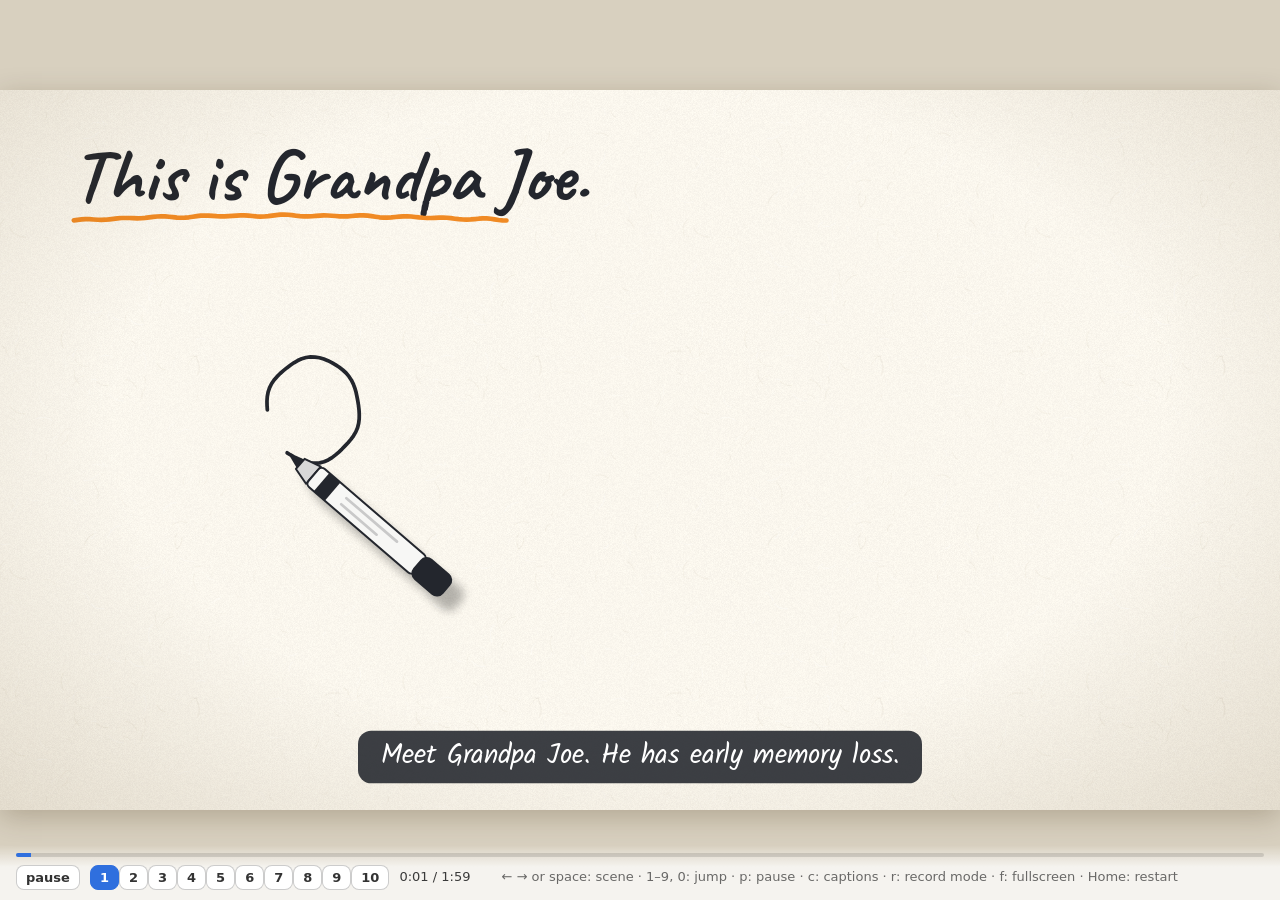
==== commit 548b28af: "Docs and pitch: Stripe/purchases removed, test counts filled in Co-Authored-By: Claude Opus 5.5 <nor" ====
--- a/pitch/index.html
+++ b/pitch/index.html
@@ -589,13 +589,13 @@
     jp.setAttribute('transform', `translate(${dx.toFixed(1)} 0)`);
     rings.style.opacity = e < ringEnd - ringStart ? 1 : Math.max(0, 1 - (e - (ringEnd - ringStart)) * 3);
   }, { at: ringStart });
-  s.cap('"This sounds like a scam. It\'s okay to hang up." Purchases lock.');
+  s.cap('"This sounds like a scam. It\'s okay to hang up."');
   s.path(bubble(480, 580, 760, 200, 416, 600), { color: BLUE, w: 6, fill: LBLUE, speed: 2800 });
   s.text('This sounds like a scam.', 512, 656, { size: 44, cps: .026 });
   s.text('It\'s okay to hang up.', 512, 716, { size: 44, cps: .026 });
   s.text('— Kin', 1220, 762, { font: 'hand', size: 38, color: BLUE, anchor: 'end' });
   lockIcon(s, 500, 846);
-  s.text('purchases locked for 30 min', 586, 884, { size: 38 });
+  s.text('family alerted', 586, 884, { size: 38 });
   s.cap('And Sarah\'s phone buzzes: "Grandpa Joe may not be OK."');
   s.arrow(1250, 680, 1440, 560, { bend: -50, color: ORANGE });
   s.text('pings family', 1352, 740, { font: 'hand', size: 40, color: ORANGE, anchor: 'middle' });
@@ -719,7 +719,7 @@
   [36, 58].forEach(r => s.path(`M${1770 + r * Math.cos(-.7)} ${680 + r * Math.sin(-.7)}A${r} ${r} 0 0 1 ${1770 + r * Math.cos(.7)} ${680 + r * Math.sin(.7)}`, { color: BLUE, w: 5, min: .1 }));
   s.path('M1700 664L1722 664L1746 642L1746 718L1722 696L1700 696Z', { fill: DARK, min: .15 });
   s.text('agent tools', 80, 704, { font: 'hand', size: 44, color: GREY });
-  const tools = [['who_is', 'find_item', 'get_todos'], ['remember', 'complete_todo', 'alert_family'], ['set_speech_speed', 'purchase']];
+  const tools = [['who_is', 'find_item', 'get_todos'], ['remember', 'complete_todo', 'alert_family'], ['set_speech_speed']];
   tools.forEach((row, r) => {
     let x = 80;
     row.forEach(name => {
